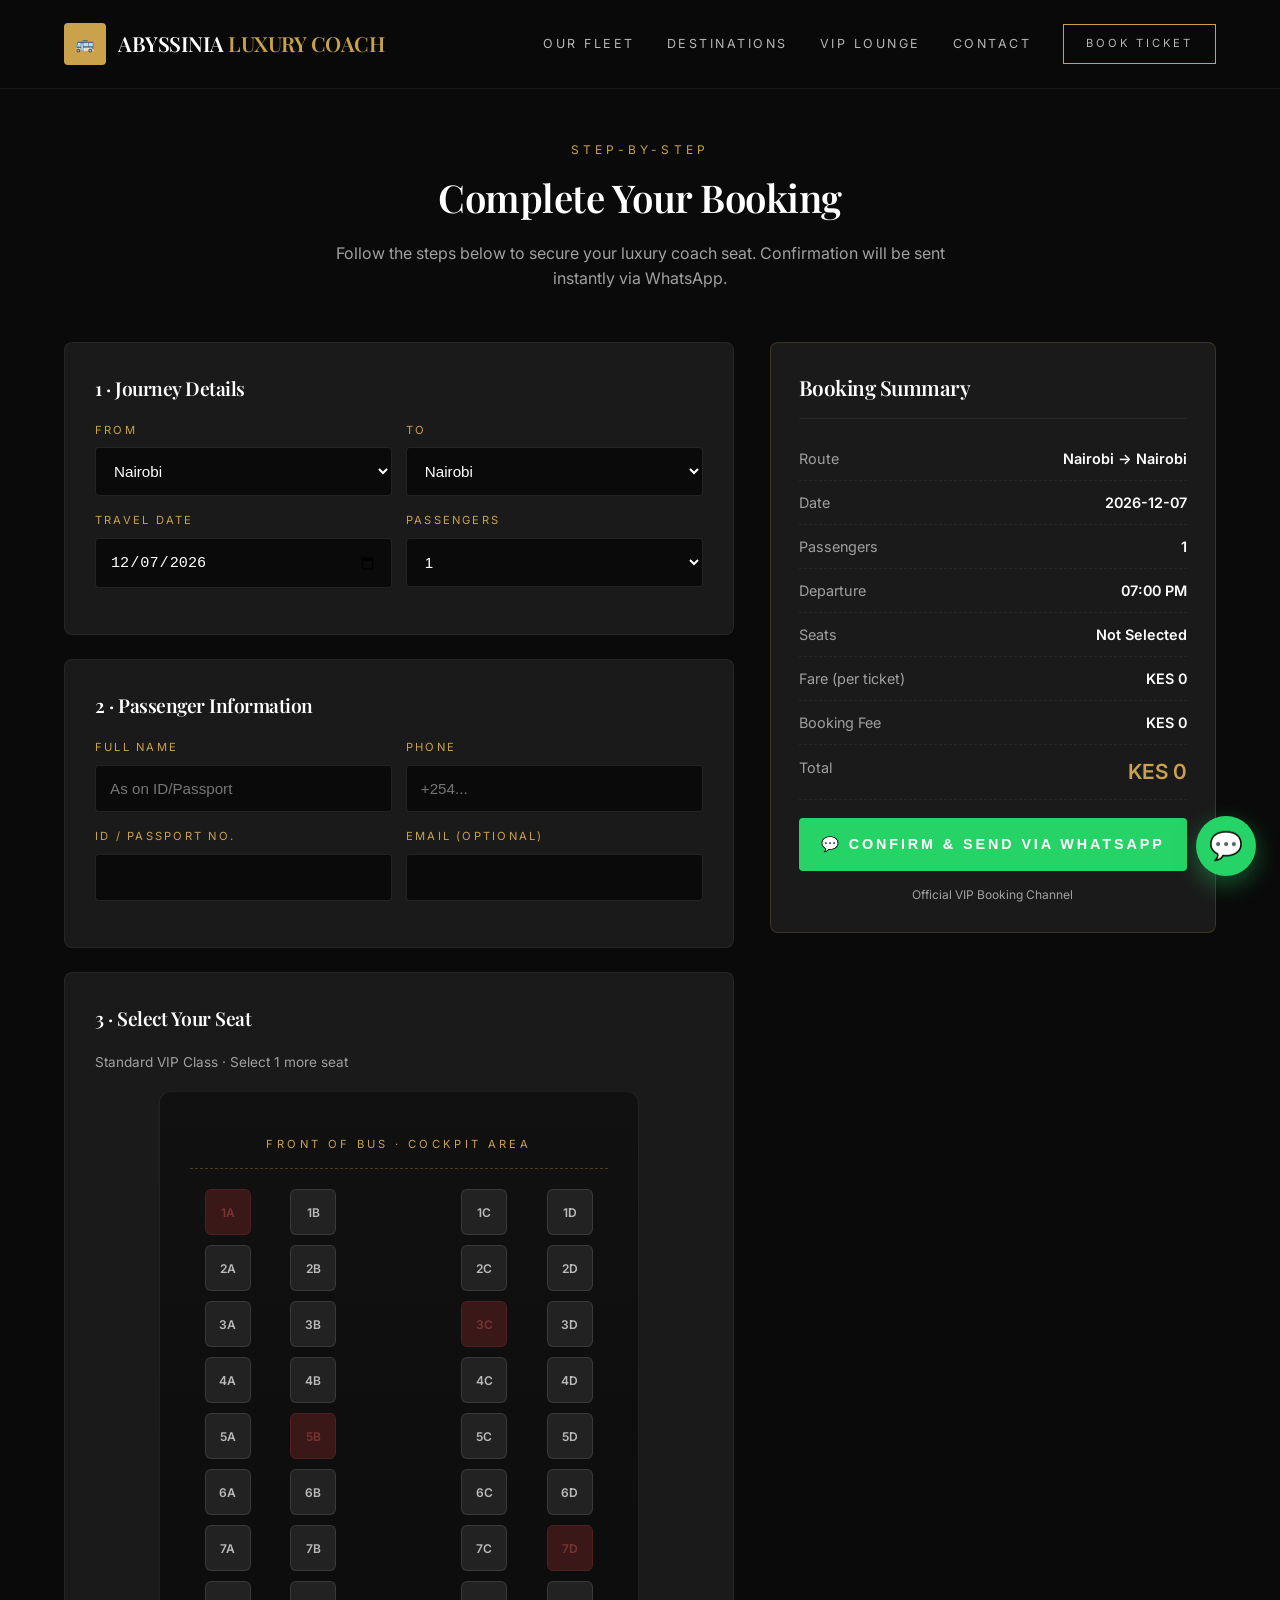
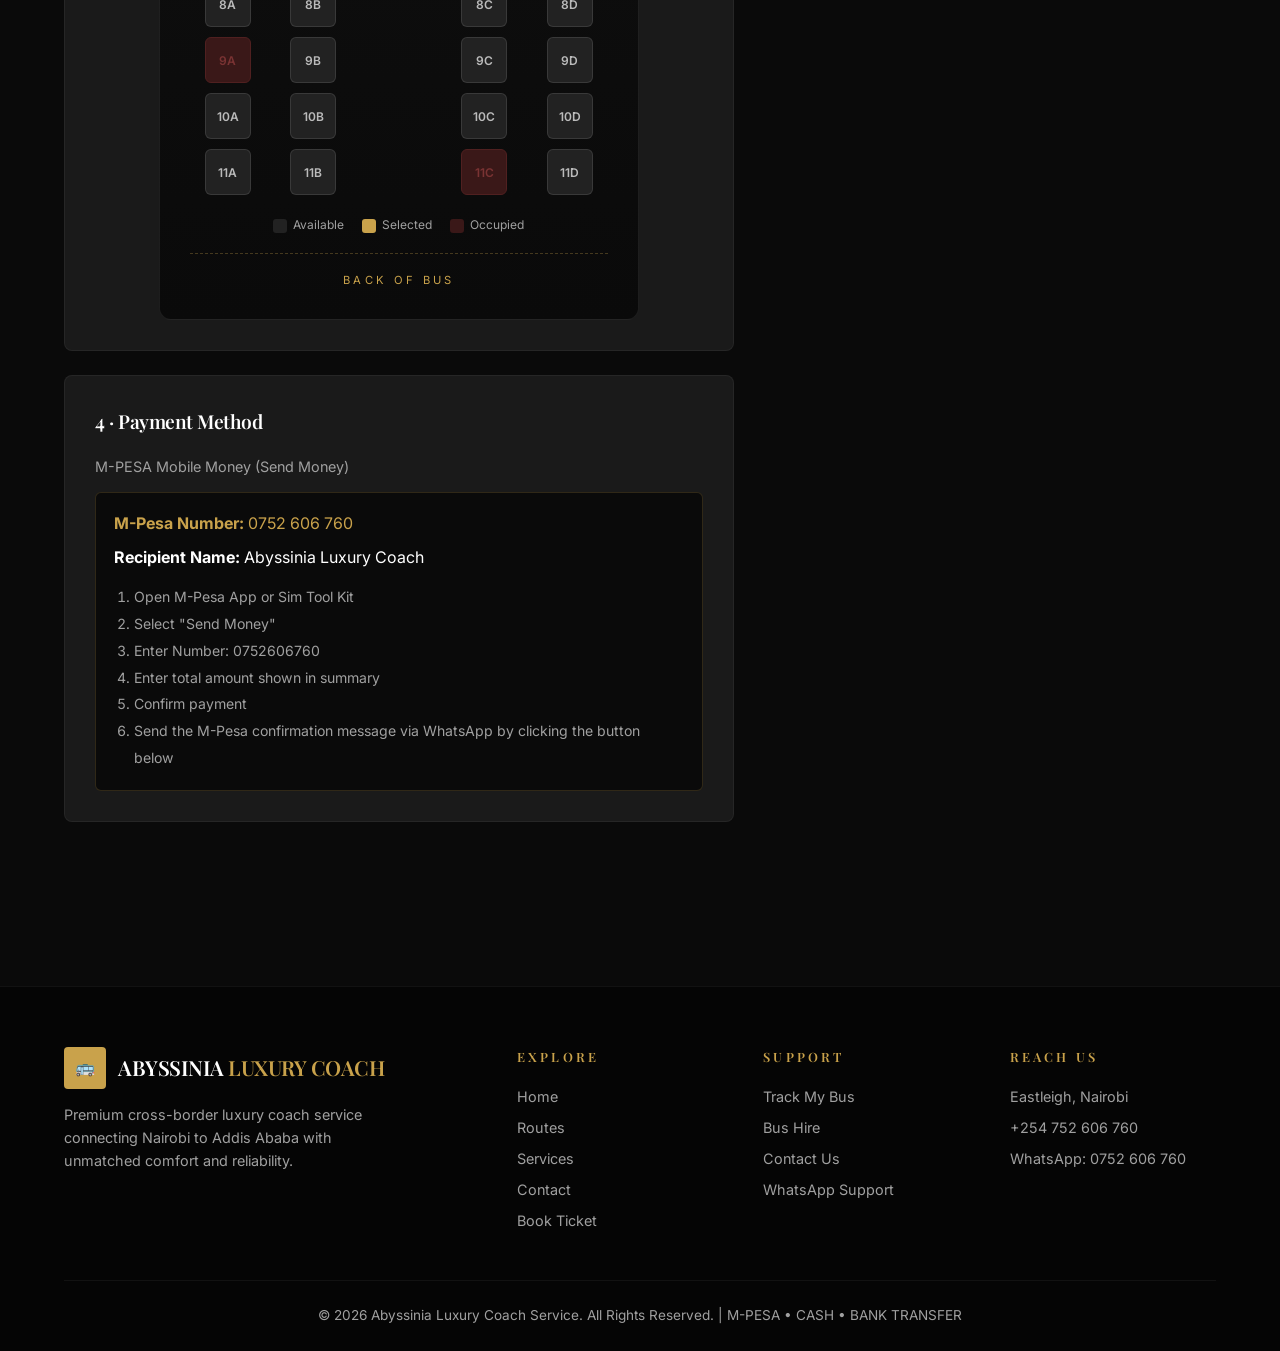
==== book.html @ 4cb5311e "Add files via upload" ====
<!doctype html><html lang="en"><head>
<meta charset="utf-8"><meta name="viewport" content="width=device-width,initial-scale=1">
<title>Book Ticket | Abyssinia Luxury Coach</title>
<link href="https://fonts.googleapis.com/css2?family=Inter:wght@300;400;500;600;700&family=Playfair+Display:wght@500;600;700&display=swap" rel="stylesheet">
<link rel="stylesheet" href="styles.css">
</head><body>

<nav class="top"><div class="wrap">
<a href="index.html" class="logo"><div class="badge">🚌</div><h1>Abyssinia <span>Luxury Coach</span></h1></a>
<div class="menu"><a href="index.html" class="">Our Fleet</a><a href="routes.html" class="">Destinations</a><a href="services.html" class="">VIP Lounge</a><a href="contact.html" class="">Contact</a><a href="book.html" class="btn-gold">Book Ticket</a></div>
</div></nav>

<section style="padding-top:140px"><div class="container">
<div class="subhead">Step-By-Step</div>
<h2 class="title">Complete Your Booking</h2>
<p class="intro">Follow the steps below to secure your luxury coach seat. Confirmation will be sent instantly via WhatsApp.</p>
<div class="book-grid">
<div>
<div class="section-box"><h3>1 · Journey Details</h3>
<div class="two">
<div class="field"><label>From</label><select id="fFrom"><option>Nairobi</option><option>Isiolo</option><option>Marsabit</option><option>Sololo</option><option>Moyale</option><option>Dalla</option><option>Hawassa</option><option>Addis Ababa</option></select></div>
<div class="field"><label>To</label><select id="fTo"><option>Nairobi</option><option>Isiolo</option><option>Marsabit</option><option>Sololo</option><option>Moyale</option><option>Dalla</option><option>Hawassa</option><option>Addis Ababa</option></select></div>
</div>
<div class="two">
<div class="field"><label>Travel Date</label><input id="fDate" type="date"></div>
<div class="field"><label>Passengers</label><select id="fPax"><option>1</option><option>2</option><option>3</option><option>4</option><option>5</option><option>6</option><option>7</option><option>8</option></select></div>
</div>
</div>

<div class="section-box"><h3>2 · Passenger Information</h3>
<div class="two">
<div class="field"><label>Full Name</label><input id="pName" placeholder="As on ID/Passport"></div>
<div class="field"><label>Phone</label><input id="pPhone" placeholder="+254..."></div>
</div>
<div class="two">
<div class="field"><label>ID / Passport No.</label><input id="pId"></div>
<div class="field"><label>Email (optional)</label><input id="pEmail" type="email"></div>
</div>
</div>

<div class="section-box"><h3>3 · Select Your Seat</h3>
<p style="color:var(--muted);font-size:.85rem;margin-bottom:18px">Standard VIP Class · <span id="seatStatus">Select your seats</span></p>
<div class="bus-layout">
<div class="bus-front">Front of Bus · Cockpit Area</div>
<div class="seats" id="seatGrid"></div>
<div class="legend">
<span><span class="b" style="background:#222"></span>Available</span>
<span><span class="b" style="background:var(--gold)"></span>Selected</span>
<span><span class="b" style="background:#3a1818"></span>Occupied</span>
</div>
<div style="text-align:center;color:var(--gold);font-size:.7rem;letter-spacing:.3em;text-transform:uppercase;padding-top:18px;margin-top:18px;border-top:1px dashed rgba(201,162,75,.3)">Back of Bus</div>
</div>
</div>

<div class="section-box"><h3>4 · Payment Method</h3>
<p style="color:var(--muted);font-size:.9rem;margin-bottom:14px">M-PESA Mobile Money (Send Money)</p>
<div style="background:#0a0a0a;padding:18px;border-radius:6px;border:1px solid rgba(201,162,75,.2)">
<p style="color:var(--gold);margin-bottom:8px"><strong>M-Pesa Number:</strong> 0752 606 760</p>
<p style="color:#fff;margin-bottom:14px"><strong>Recipient Name:</strong> Abyssinia Luxury Coach</p>
<ol style="color:var(--muted);font-size:.88rem;padding-left:20px;line-height:1.9">
<li>Open M-Pesa App or Sim Tool Kit</li>
<li>Select "Send Money"</li>
<li>Enter Number: 0752606760</li>
<li>Enter total amount shown in summary</li>
<li>Confirm payment</li>
<li>Send the M-Pesa confirmation message via WhatsApp by clicking the button below</li>
</ol>
</div>
</div>
</div>

<div>
<div class="summary">
<h3>Booking Summary</h3>
<div class="row"><span>Route</span><span id="sRoute">— → —</span></div>
<div class="row"><span>Date</span><span id="sDate">—</span></div>
<div class="row"><span>Passengers</span><span id="sPax">1</span></div>
<div class="row"><span>Departure</span><span>07:00 PM</span></div>
<div class="row"><span>Seats</span><span id="sSeats">Not Selected</span></div>
<div class="row"><span>Fare (per ticket)</span><span id="sFare">KES 0</span></div>
<div class="row"><span>Booking Fee</span><span>KES 0</span></div>
<div class="row"><span>Total</span><span id="sTotal" class="total">KES 0</span></div>
<button id="confirmBtn" class="confirm-btn wa-confirm" onclick="confirmBooking()">💬 Confirm & Send via WhatsApp</button>
<p style="color:var(--muted);font-size:.75rem;text-align:center;margin-top:14px">Official VIP Booking Channel</p>
</div>
</div>
</div>
</div></section>

<script>
const FARES = {
"Nairobi|Isiolo":1500,"Nairobi|Marsabit":2000,"Nairobi|Sololo":2200,"Nairobi|Moyale":2500,"Nairobi|Dalla":5500,"Nairobi|Hawassa":6500,"Nairobi|Addis Ababa":7500,"Isiolo|Marsabit":1000,"Marsabit|Moyale":1000,"Marsabit|Sololo":700,"Sololo|Moyale":700,"Moyale|Dalla":3000,"Dalla|Hawassa":1500,"Hawassa|Addis Ababa":1500
};
const occupied = new Set(['1A','3C','5B','7D','9A','11C']);
const selected = new Set();
const grid = document.getElementById('seatGrid');
const rows = 11;
const cols = ['A','B','','C','D'];
for(let r=1;r<=rows;r++){
  for(const c of cols){
    const div = document.createElement('div');
    if(c===''){div.className='seat aisle';grid.appendChild(div);continue;}
    const id = r+c;
    div.className='seat';
    div.textContent=id;
    if(occupied.has(id)) div.classList.add('occupied');
    div.onclick=()=>{
      if(div.classList.contains('occupied'))return;
      if(selected.has(id)){selected.delete(id);div.classList.remove('selected');}
      else{
        const pax=parseInt(document.getElementById('fPax').value);
        if(selected.size>=pax){alert('You have selected all '+pax+' seats. Increase passengers to add more.');return;}
        selected.add(id);div.classList.add('selected');
      }
      update();
    };
    grid.appendChild(div);
  }
}
const q=new URLSearchParams(location.search);
if(q.get('from'))document.getElementById('fFrom').value=q.get('from');
if(q.get('to'))document.getElementById('fTo').value=q.get('to');
if(q.get('date'))document.getElementById('fDate').value=q.get('date');
if(q.get('pax'))document.getElementById('fPax').value=q.get('pax');
document.getElementById('fDate').valueAsDate=document.getElementById('fDate').value?new Date(document.getElementById('fDate').value):new Date(Date.now()+86400000);

function update(){
  const from=document.getElementById('fFrom').value;
  const to=document.getElementById('fTo').value;
  const date=document.getElementById('fDate').value;
  const pax=parseInt(document.getElementById('fPax').value);
  const fare=FARES[from+'|'+to]||FARES[to+'|'+from]||0;
  document.getElementById('sRoute').textContent=from+' → '+to;
  document.getElementById('sDate').textContent=date||'—';
  document.getElementById('sPax').textContent=pax;
  document.getElementById('sFare').textContent='KES '+fare.toLocaleString();
  document.getElementById('sSeats').textContent=selected.size?[...selected].join(', '):'Not Selected';
  const total=fare*Math.max(pax,selected.size||0);
  document.getElementById('sTotal').textContent='KES '+total.toLocaleString();
  const btn=document.getElementById('confirmBtn');
  const status=document.getElementById('seatStatus');
  if(selected.size<pax){
    status.textContent='Select '+(pax-selected.size)+' more seat'+(pax-selected.size>1?'s':'');
    btn.disabled=true;
  }else{
    status.textContent='All seats selected ✓';
    btn.disabled=false;
  }
}
['fFrom','fTo','fDate','fPax'].forEach(id=>document.getElementById(id).addEventListener('change',update));
update();

function confirmBooking(){
  const from=document.getElementById('fFrom').value;
  const to=document.getElementById('fTo').value;
  const date=document.getElementById('fDate').value||'(not set)';
  const pax=document.getElementById('fPax').value;
  const name=document.getElementById('pName').value||'(name)';
  const phone=document.getElementById('pPhone').value||'(phone)';
  const idn=document.getElementById('pId').value||'—';
  const email=document.getElementById('pEmail').value||'—';
  const seats=[...selected].join(', ')||'(none)';
  const fare=FARES[from+'|'+to]||FARES[to+'|'+from]||0;
  const total=fare*pax;
  if(selected.size<parseInt(pax)){alert('Please select all '+pax+' seats first.');return;}
  if(!document.getElementById('pName').value||!document.getElementById('pPhone').value){
    alert('Please fill in your name and phone number.');return;
  }
  const ref='ALC-'+Date.now().toString().slice(-7);
  const msg=`*🎟️ ABYSSINIA LUXURY COACH — BOOKING CONFIRMATION*%0A%0A*Reference:* ${ref}%0A%0A*Route:* ${from} → ${to}%0A*Travel Date:* ${date}%0A*Departure:* 07:00 PM%0A*Passengers:* ${pax}%0A*Seats:* ${seats}%0A%0A*Passenger Name:* ${name}%0A*Phone:* ${phone}%0A*ID/Passport:* ${idn}%0A*Email:* ${email}%0A%0A*Fare per ticket:* KES ${fare.toLocaleString()}%0A*Total Payable:* KES ${total.toLocaleString()}%0A%0APayment Method: M-Pesa to 0752606760%0A%0APlease confirm my reservation and share boarding details.%0A%0AThank you!`;
  window.open(`https://wa.me/254752606760?text=${msg}`,'_blank');
  setTimeout(()=>alert('Booking sent to WhatsApp! Our team will confirm your reservation shortly.'),500);
}
</script>


<footer><div class="container">
<div class="cols">
<div>
<div class="logo"><div class="badge">🚌</div><h1>Abyssinia <span>Luxury Coach</span></h1></div>
<p style="margin-top:14px;max-width:340px">Premium cross-border luxury coach service connecting Nairobi to Addis Ababa with unmatched comfort and reliability.</p>
</div>
<div><h4>Explore</h4><a href="index.html">Home</a><a href="routes.html">Routes</a><a href="services.html">Services</a><a href="contact.html">Contact</a><a href="book.html">Book Ticket</a></div>
<div><h4>Support</h4><a href="#">Track My Bus</a><a href="#">Bus Hire</a><a href="contact.html">Contact Us</a><a href="https://wa.me/254752606760">WhatsApp Support</a></div>
<div><h4>Reach Us</h4><p>Eastleigh, Nairobi</p><a href="tel:+254752606760">+254 752 606 760</a><a href="https://wa.me/254752606760">WhatsApp: 0752 606 760</a></div>
</div>
<div class="copy">© 2026 Abyssinia Luxury Coach Service. All Rights Reserved. | M-PESA • CASH • BANK TRANSFER</div>
</div></footer>
<a href="https://wa.me/254752606760" class="whatsapp-float" target="_blank" title="Chat on WhatsApp">💬</a>

</body></html>
---- styles.css ----
:root{--gold:#c9a24b;--gold-2:#e4c779;--black:#0a0a0a;--grey:#141414;--card:#1a1a1a;--text:#e8e8e8;--muted:#a0a0a0}
*{box-sizing:border-box;margin:0;padding:0}
body{font-family:'Inter',system-ui,sans-serif;background:var(--black);color:var(--text);line-height:1.6}
h1,h2,h3,h4{font-family:'Playfair Display',Georgia,serif;font-weight:600;letter-spacing:-.5px}
a{color:inherit;text-decoration:none}
.container{max-width:1200px;margin:0 auto;padding:0 24px}
nav.top{position:fixed;top:0;left:0;right:0;z-index:100;background:rgba(10,10,10,.85);backdrop-filter:blur(12px);border-bottom:1px solid rgba(255,255,255,.06)}
nav.top .wrap{display:flex;justify-content:space-between;align-items:center;height:88px;max-width:1200px;margin:0 auto;padding:0 24px}
.logo{display:flex;align-items:center;gap:12px}
.logo .badge{width:42px;height:42px;background:var(--gold);display:flex;align-items:center;justify-content:center;border-radius:4px;color:#000;font-weight:900}
.logo h1{font-size:1.3rem;text-transform:uppercase;color:#fff}
.logo h1 span{color:var(--gold)}
.menu{display:flex;gap:32px;align-items:center;font-size:.78rem;letter-spacing:.2em;text-transform:uppercase}
.menu a{color:rgba(255,255,255,.7);transition:.3s}
.menu a:hover,.menu a.active{color:var(--gold)}
.btn-gold{border:1px solid var(--gold);color:var(--gold);padding:10px 22px;font-size:.7rem;letter-spacing:.25em;text-transform:uppercase;transition:.3s;cursor:pointer;background:transparent}
.btn-gold:hover{background:var(--gold);color:#000}
.btn-fill{background:var(--gold);color:#000;border:1px solid var(--gold);padding:14px 30px;font-size:.8rem;letter-spacing:.2em;text-transform:uppercase;font-weight:700;cursor:pointer;transition:.3s}
.btn-fill:hover{background:var(--gold-2)}
.hero{min-height:100vh;display:flex;align-items:center;padding-top:120px;padding-bottom:60px;background:linear-gradient(135deg,#0a0a0a 0%,#1a1410 100%);position:relative;overflow:hidden}
.hero::before{content:'';position:absolute;inset:0;background:radial-gradient(ellipse at top right,rgba(201,162,75,.15),transparent 60%)}
.hero .grid{display:grid;grid-template-columns:1fr 1fr;gap:60px;align-items:center;position:relative;z-index:1}
.hero .label{color:var(--gold);font-size:.75rem;letter-spacing:.4em;text-transform:uppercase;margin-bottom:18px}
.hero h2{font-size:3.6rem;color:#fff;line-height:1.1;margin-bottom:24px}
.hero h2 span{color:var(--gold)}
.hero p{color:var(--muted);font-size:1.05rem;margin-bottom:32px;max-width:520px}
.stats{display:flex;gap:36px;flex-wrap:wrap}
.stat .n{color:var(--gold);font-size:1.6rem;font-weight:700}
.stat .t{font-size:.7rem;letter-spacing:.2em;text-transform:uppercase;color:var(--muted)}
.reservation{background:linear-gradient(180deg,#171717,#0f0f0f);border:1px solid rgba(201,162,75,.25);border-radius:8px;padding:32px;box-shadow:0 20px 60px rgba(0,0,0,.6)}
.reservation h3{color:#fff;font-size:1.5rem;margin-bottom:6px}
.reservation .sub{color:var(--muted);font-size:.85rem;margin-bottom:22px}
.field{margin-bottom:16px}
.field label{display:block;font-size:.7rem;letter-spacing:.2em;text-transform:uppercase;color:var(--gold);margin-bottom:8px}
.field input,.field select{width:100%;padding:14px;background:#0a0a0a;border:1px solid rgba(255,255,255,.1);color:#fff;border-radius:4px;font-size:.95rem}
.field input:focus,.field select:focus{outline:none;border-color:var(--gold)}
.two{display:grid;grid-template-columns:1fr 1fr;gap:14px}
section{padding:80px 0}
section h2.title{font-size:2.4rem;color:#fff;text-align:center;margin-bottom:12px}
section .subhead{color:var(--gold);font-size:.75rem;letter-spacing:.35em;text-transform:uppercase;text-align:center;margin-bottom:8px}
section p.intro{color:var(--muted);text-align:center;max-width:640px;margin:0 auto 50px}
.cards{display:grid;grid-template-columns:repeat(3,1fr);gap:24px}
.card{background:var(--card);border:1px solid rgba(255,255,255,.06);padding:32px;border-radius:6px;transition:.3s}
.card:hover{border-color:var(--gold);transform:translateY(-4px)}
.card .ic{width:48px;height:48px;background:rgba(201,162,75,.12);color:var(--gold);display:flex;align-items:center;justify-content:center;border-radius:50%;margin-bottom:18px;font-size:1.2rem}
.card h3{color:#fff;font-size:1.2rem;margin-bottom:10px}
.card p{color:var(--muted);font-size:.9rem}
table.routes{width:100%;border-collapse:collapse;background:var(--card);border-radius:6px;overflow:hidden}
table.routes th{background:#000;color:var(--gold);padding:18px;text-align:left;font-size:.75rem;letter-spacing:.2em;text-transform:uppercase;border-bottom:1px solid rgba(201,162,75,.3)}
table.routes td{padding:18px;border-bottom:1px solid rgba(255,255,255,.05);color:var(--text)}
table.routes tr:hover{background:rgba(201,162,75,.05)}
.price{color:var(--gold);font-weight:700}
.fleet{display:grid;grid-template-columns:repeat(3,1fr);gap:24px;margin-top:40px}
.fleet .ft{background:var(--card);border:1px solid rgba(255,255,255,.06);border-radius:6px;padding:36px;text-align:center;position:relative}
.fleet .ft.featured{border-color:var(--gold);background:linear-gradient(180deg,#1a1611,#141414)}
.fleet .ft .tag{position:absolute;top:-12px;left:50%;transform:translateX(-50%);background:var(--gold);color:#000;padding:4px 16px;font-size:.65rem;letter-spacing:.2em;text-transform:uppercase;font-weight:700;border-radius:20px}
.fleet .ft h4{color:#fff;font-size:1.4rem;margin:8px 0}
.fleet .ft .from{color:var(--muted);font-size:.7rem;letter-spacing:.2em;text-transform:uppercase}
.fleet .ft .amt{color:var(--gold);font-size:2rem;font-weight:700;margin:10px 0 20px}
.fleet .ft ul{list-style:none;text-align:left;margin-bottom:24px}
.fleet .ft ul li{padding:8px 0;color:var(--muted);font-size:.9rem;border-bottom:1px solid rgba(255,255,255,.04)}
.fleet .ft ul li::before{content:'✓';color:var(--gold);margin-right:10px;font-weight:700}
footer{background:#050505;border-top:1px solid rgba(255,255,255,.05);padding:60px 0 24px;margin-top:60px}
footer .cols{display:grid;grid-template-columns:2fr 1fr 1fr 1fr;gap:40px;margin-bottom:40px}
footer h4{color:var(--gold);font-size:.8rem;letter-spacing:.25em;text-transform:uppercase;margin-bottom:18px}
footer a,footer p{color:var(--muted);font-size:.9rem;display:block;margin-bottom:8px}
footer a:hover{color:var(--gold)}
footer .copy{text-align:center;color:var(--muted);font-size:.85rem;padding-top:24px;border-top:1px solid rgba(255,255,255,.05)}
.cta-band{background:linear-gradient(135deg,#1a1410,#0f0c08);padding:80px 0;text-align:center;border-top:1px solid rgba(201,162,75,.2);border-bottom:1px solid rgba(201,162,75,.2)}
.cta-band h2{font-size:2.4rem;color:#fff;margin-bottom:14px}
.cta-band p{color:var(--muted);margin-bottom:30px}
.whatsapp-float{position:fixed;bottom:24px;right:24px;background:#25D366;color:#fff;width:60px;height:60px;border-radius:50%;display:flex;align-items:center;justify-content:center;font-size:1.7rem;box-shadow:0 8px 24px rgba(37,211,102,.4);z-index:80;transition:.3s}
.whatsapp-float:hover{transform:scale(1.08)}
.contact-grid{display:grid;grid-template-columns:1fr 1fr;gap:40px;margin-top:40px}
.contact-grid .card form input,.contact-grid .card form textarea,.contact-grid .card form select{width:100%;padding:14px;background:#0a0a0a;border:1px solid rgba(255,255,255,.1);color:#fff;border-radius:4px;margin-bottom:14px;font-family:inherit}
.contact-grid .card form textarea{min-height:120px;resize:vertical}
.info-row{display:flex;gap:14px;align-items:flex-start;margin-bottom:22px}
.info-row .ic{flex-shrink:0;width:42px;height:42px;background:rgba(201,162,75,.12);color:var(--gold);display:flex;align-items:center;justify-content:center;border-radius:50%}
.info-row h5{color:#fff;font-size:1rem;margin-bottom:4px}
.info-row p{color:var(--muted);font-size:.9rem}
.bus-layout{background:linear-gradient(180deg,#111,#0a0a0a);border:1px solid rgba(255,255,255,.08);border-radius:12px;padding:30px;max-width:480px;margin:0 auto}
.bus-front{text-align:center;color:var(--gold);font-size:.7rem;letter-spacing:.3em;text-transform:uppercase;padding:14px;border-bottom:1px dashed rgba(201,162,75,.3);margin-bottom:20px}
.seats{display:grid;grid-template-columns:repeat(5,1fr);gap:10px;justify-items:center}
.seat{width:46px;height:46px;background:#222;color:#bbb;border:1px solid rgba(255,255,255,.1);border-radius:6px;display:flex;align-items:center;justify-content:center;font-size:.75rem;cursor:pointer;transition:.2s;font-weight:600}
.seat:hover{border-color:var(--gold);color:var(--gold)}
.seat.occupied{background:#3a1818;color:#7a3333;cursor:not-allowed;border-color:#502020}
.seat.selected{background:var(--gold);color:#000;border-color:var(--gold)}
.seat.aisle{visibility:hidden}
.legend{display:flex;gap:18px;justify-content:center;margin-top:20px;font-size:.75rem;color:var(--muted)}
.legend .b{display:inline-block;width:14px;height:14px;border-radius:3px;margin-right:6px;vertical-align:middle}
.steps{display:grid;grid-template-columns:1fr 1fr;gap:30px;margin-top:30px}
.summary{background:var(--card);border:1px solid rgba(201,162,75,.2);border-radius:8px;padding:28px;position:sticky;top:110px}
.summary h3{color:#fff;font-size:1.3rem;margin-bottom:18px;border-bottom:1px solid rgba(255,255,255,.05);padding-bottom:14px}
.summary .row{display:flex;justify-content:space-between;padding:10px 0;color:var(--muted);font-size:.9rem;border-bottom:1px dashed rgba(255,255,255,.05)}
.summary .row span:last-child{color:#fff;font-weight:600}
.summary .total{color:var(--gold)!important;font-size:1.3rem!important;font-weight:700}
.book-grid{display:grid;grid-template-columns:1.5fr 1fr;gap:36px;margin-top:30px}
.section-box{background:var(--card);border:1px solid rgba(255,255,255,.05);border-radius:8px;padding:30px;margin-bottom:24px}
.section-box h3{color:#fff;font-size:1.2rem;margin-bottom:18px}
.confirm-btn{width:100%;background:var(--gold);color:#000;border:none;padding:18px;font-size:.9rem;letter-spacing:.2em;text-transform:uppercase;font-weight:700;cursor:pointer;border-radius:4px;margin-top:18px;transition:.3s}
.confirm-btn:hover{background:var(--gold-2)}
.confirm-btn:disabled{background:#333;color:#777;cursor:not-allowed}
.wa-confirm{background:#25D366!important;color:#fff!important;display:flex;align-items:center;justify-content:center;gap:10px}
.wa-confirm:hover{background:#1dba56!important}
@media(max-width:880px){
.hero .grid,.contact-grid,.book-grid{grid-template-columns:1fr}
.cards,.fleet{grid-template-columns:1fr}
.menu{display:none}
.hero h2{font-size:2.4rem}
}
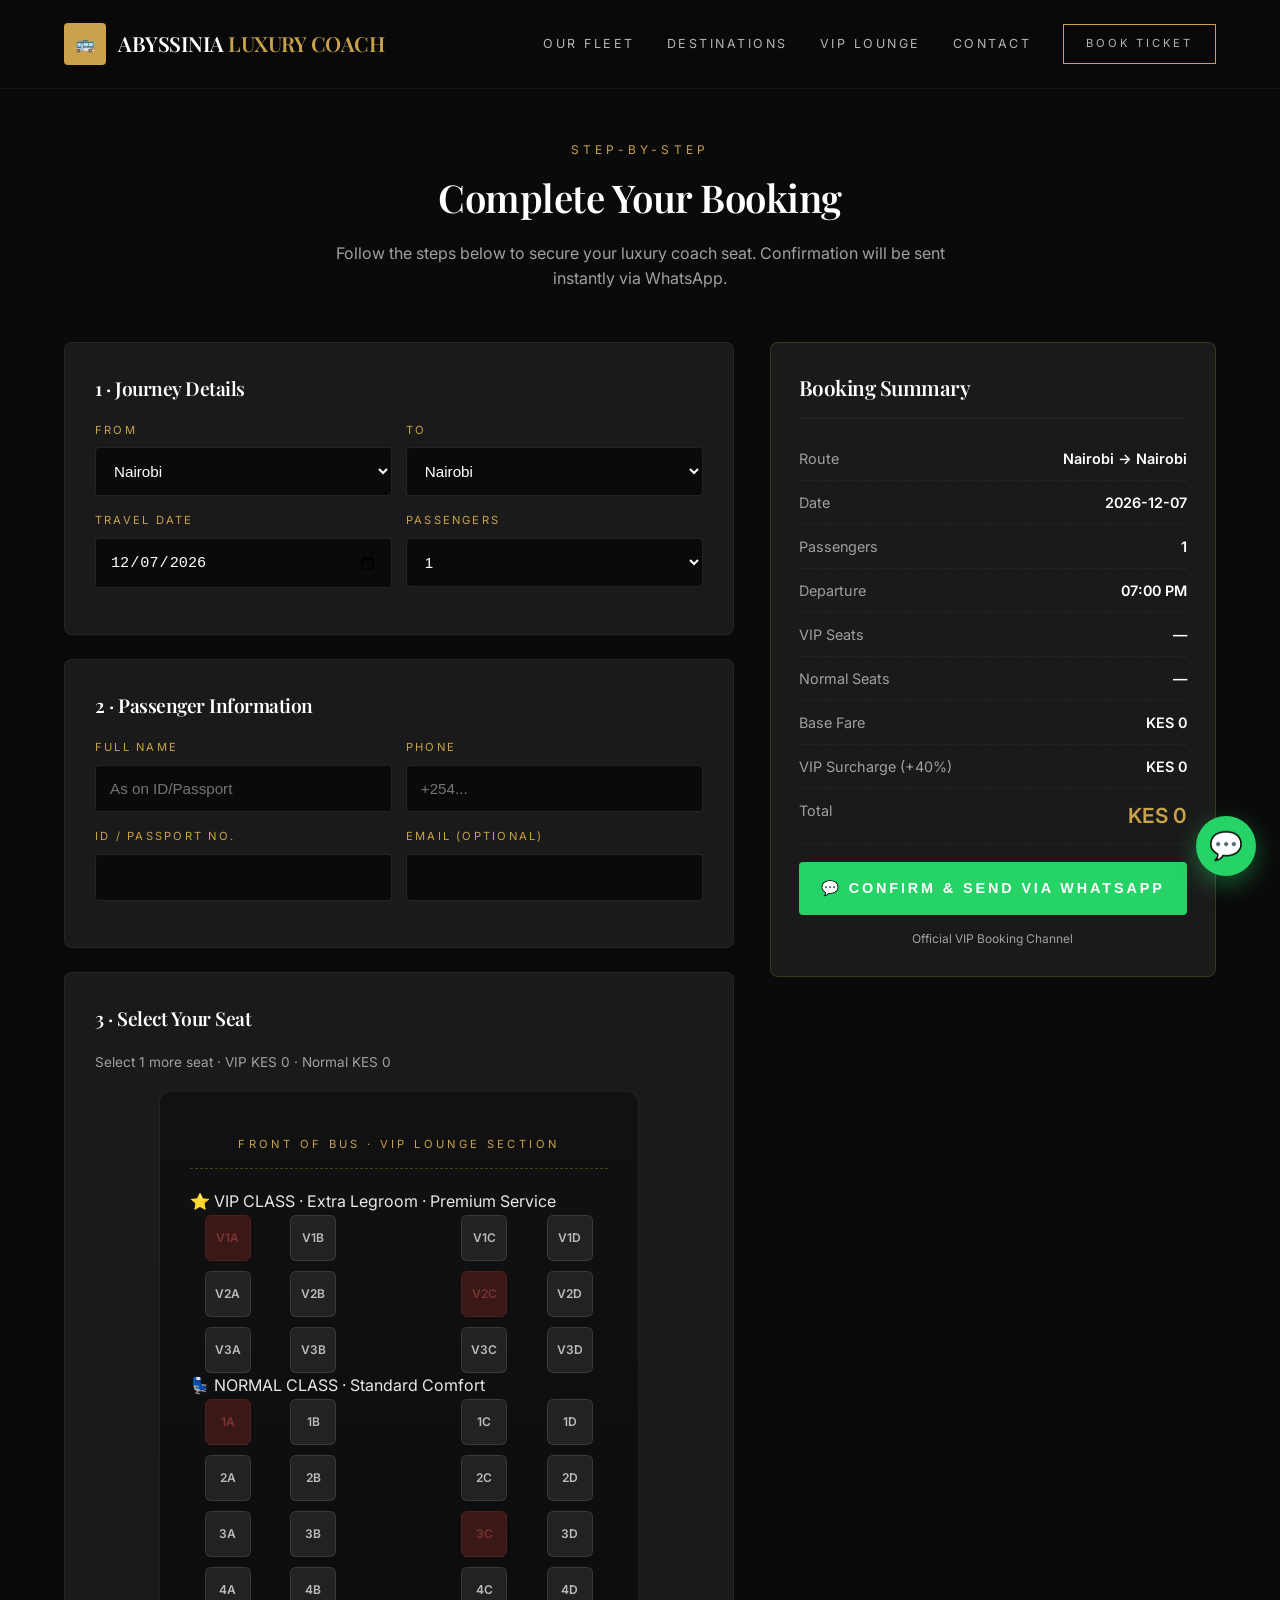
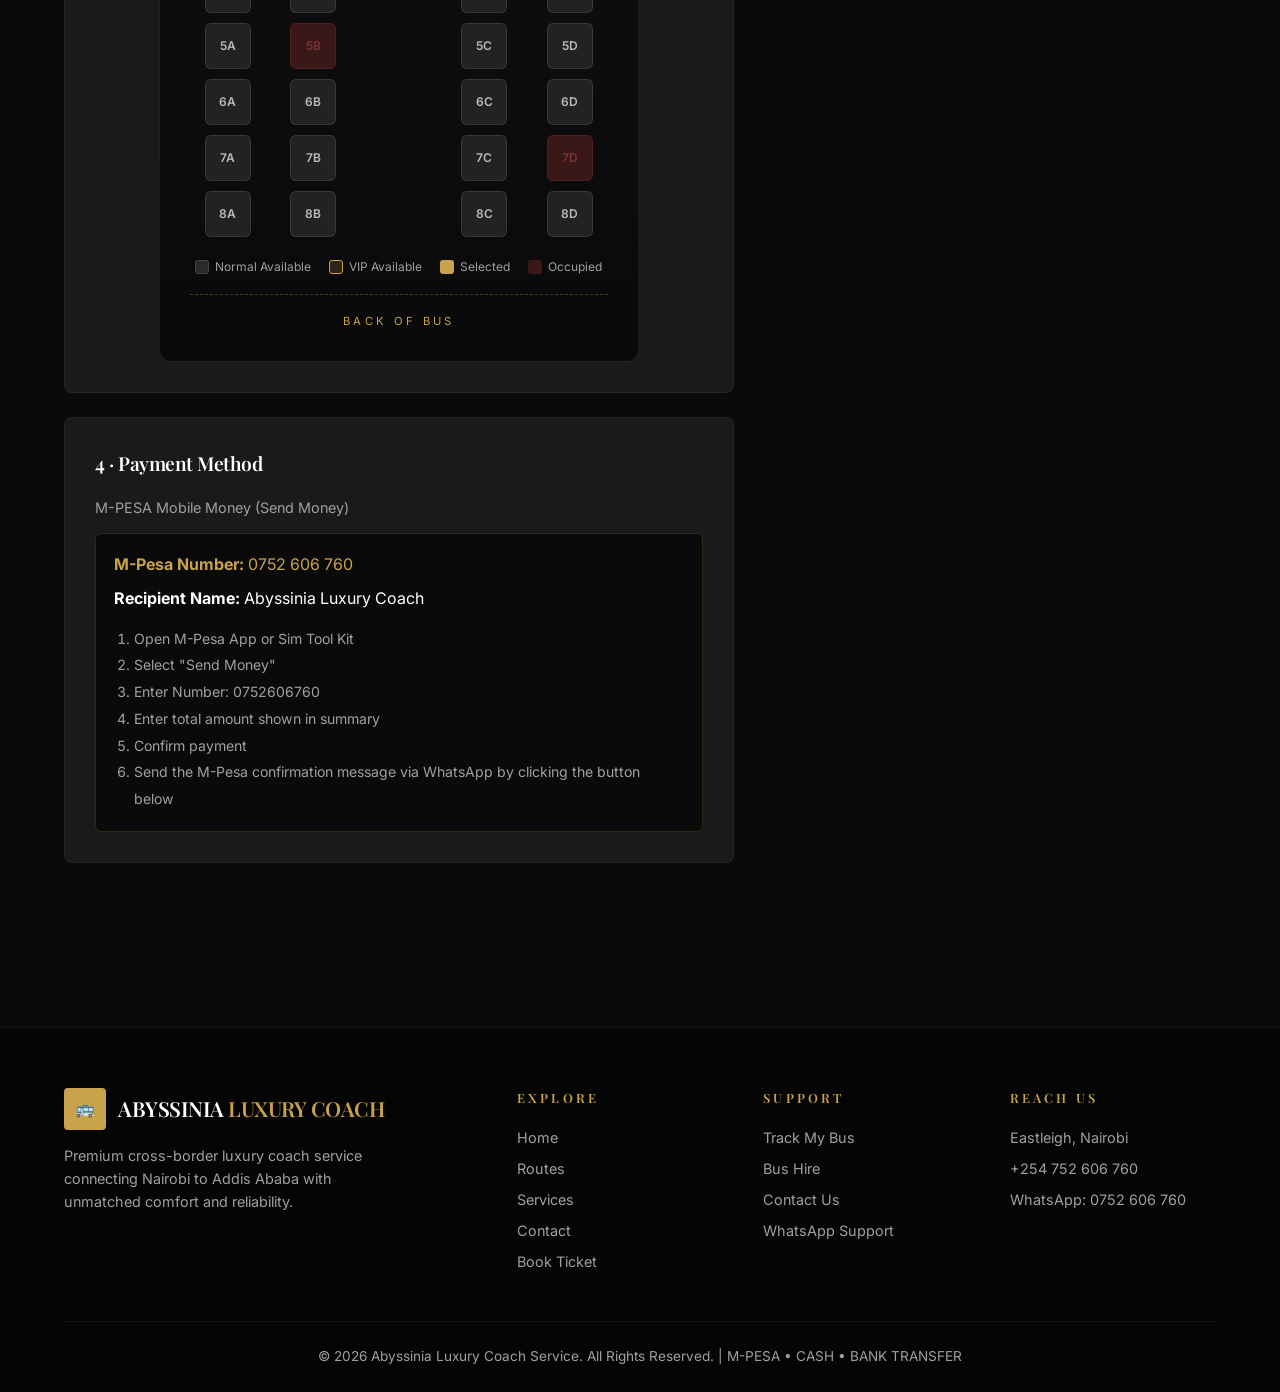
==== commit ea63c0f6: "Enhance seat selection and booking details Added VIP and Normal seat sections with corresponding far" ====
--- a/book.html
+++ b/book.html
@@ -39,12 +39,16 @@
 </div>
 
 <div class="section-box"><h3>3 · Select Your Seat</h3>
-<p style="color:var(--muted);font-size:.85rem;margin-bottom:18px">Standard VIP Class · <span id="seatStatus">Select your seats</span></p>
+<p style="color:var(--muted);font-size:.85rem;margin-bottom:18px"><span id="seatStatus">Select your seats</span></p>
 <div class="bus-layout">
-<div class="bus-front">Front of Bus · Cockpit Area</div>
-<div class="seats" id="seatGrid"></div>
+<div class="bus-front">Front of Bus · VIP Lounge Section</div>
+<div class="class-banner vip-banner">⭐ VIP CLASS · Extra Legroom · Premium Service</div>
+<div class="seats" id="vipGrid"></div>
+<div class="class-banner normal-banner">💺 NORMAL CLASS · Standard Comfort</div>
+<div class="seats" id="normalGrid"></div>
 <div class="legend">
-<span><span class="b" style="background:#222"></span>Available</span>
+<span><span class="b" style="background:#2a2a2a;border:1px solid #444"></span>Normal Available</span>
+<span><span class="b" style="background:rgba(201,162,75,.18);border:1px solid var(--gold)"></span>VIP Available</span>
 <span><span class="b" style="background:var(--gold)"></span>Selected</span>
 <span><span class="b" style="background:#3a1818"></span>Occupied</span>
 </div>
@@ -76,9 +80,10 @@
 <div class="row"><span>Date</span><span id="sDate">—</span></div>
 <div class="row"><span>Passengers</span><span id="sPax">1</span></div>
 <div class="row"><span>Departure</span><span>07:00 PM</span></div>
-<div class="row"><span>Seats</span><span id="sSeats">Not Selected</span></div>
-<div class="row"><span>Fare (per ticket)</span><span id="sFare">KES 0</span></div>
-<div class="row"><span>Booking Fee</span><span>KES 0</span></div>
+<div class="row"><span>VIP Seats</span><span id="sVip">—</span></div>
+<div class="row"><span>Normal Seats</span><span id="sNormal">—</span></div>
+<div class="row"><span>Base Fare</span><span id="sFare">KES 0</span></div>
+<div class="row"><span>VIP Surcharge (+40%)</span><span id="sVipFee">KES 0</span></div>
 <div class="row"><span>Total</span><span id="sTotal" class="total">KES 0</span></div>
 <button id="confirmBtn" class="confirm-btn wa-confirm" onclick="confirmBooking()">💬 Confirm & Send via WhatsApp</button>
 <p style="color:var(--muted);font-size:.75rem;text-align:center;margin-top:14px">Official VIP Booking Channel</p>
@@ -91,38 +96,48 @@
 const FARES = {
 "Nairobi|Isiolo":1500,"Nairobi|Marsabit":2000,"Nairobi|Sololo":2200,"Nairobi|Moyale":2500,"Nairobi|Dalla":5500,"Nairobi|Hawassa":6500,"Nairobi|Addis Ababa":7500,"Isiolo|Marsabit":1000,"Marsabit|Moyale":1000,"Marsabit|Sololo":700,"Sololo|Moyale":700,"Moyale|Dalla":3000,"Dalla|Hawassa":1500,"Hawassa|Addis Ababa":1500
 };
-const occupied = new Set(['1A','3C','5B','7D','9A','11C']);
-const selected = new Set();
-const grid = document.getElementById('seatGrid');
-const rows = 11;
-const cols = ['A','B','','C','D'];
-for(let r=1;r<=rows;r++){
-  for(const c of cols){
-    const div = document.createElement('div');
-    if(c===''){div.className='seat aisle';grid.appendChild(div);continue;}
-    const id = r+c;
-    div.className='seat';
-    div.textContent=id;
-    if(occupied.has(id)) div.classList.add('occupied');
-    div.onclick=()=>{
-      if(div.classList.contains('occupied'))return;
-      if(selected.has(id)){selected.delete(id);div.classList.remove('selected');}
-      else{
-        const pax=parseInt(document.getElementById('fPax').value);
-        if(selected.size>=pax){alert('You have selected all '+pax+' seats. Increase passengers to add more.');return;}
-        selected.add(id);div.classList.add('selected');
-      }
-      update();
-    };
-    grid.appendChild(div);
+const VIP_MULT = 1.4;
+const occupiedVip = new Set(['V1A','V2C']);
+const occupiedNormal = new Set(['1A','3C','5B','7D','9A']);
+const selVip = new Set();
+const selNormal = new Set();
+
+function buildGrid(target, rows, prefix, occupiedSet, selSet, vip){
+  const grid = document.getElementById(target);
+  const cols = ['A','B','','C','D'];
+  for(let r=1;r<=rows;r++){
+    for(const c of cols){
+      const div = document.createElement('div');
+      if(c===''){div.className='seat aisle';grid.appendChild(div);continue;}
+      const id = (vip?'V':'')+r+c;
+      div.className = 'seat'+(vip?' vip':'');
+      div.textContent = (vip?'V':'')+r+c;
+      if(occupiedSet.has(id)) div.classList.add('occupied');
+      div.onclick = ()=>{
+        if(div.classList.contains('occupied'))return;
+        if(selSet.has(id)){selSet.delete(id);div.classList.remove('selected');}
+        else{
+          const pax=parseInt(document.getElementById('fPax').value);
+          if((selVip.size+selNormal.size)>=pax){
+            alert('You already have '+pax+' seat(s) selected. Increase passenger count to add more.');return;
+          }
+          selSet.add(id);div.classList.add('selected');
+        }
+        update();
+      };
+      grid.appendChild(div);
+    }
   }
 }
+buildGrid('vipGrid',3,'V',occupiedVip,selVip,true);
+buildGrid('normalGrid',8,'',occupiedNormal,selNormal,false);
+
 const q=new URLSearchParams(location.search);
 if(q.get('from'))document.getElementById('fFrom').value=q.get('from');
 if(q.get('to'))document.getElementById('fTo').value=q.get('to');
 if(q.get('date'))document.getElementById('fDate').value=q.get('date');
 if(q.get('pax'))document.getElementById('fPax').value=q.get('pax');
-document.getElementById('fDate').valueAsDate=document.getElementById('fDate').value?new Date(document.getElementById('fDate').value):new Date(Date.now()+86400000);
+if(!document.getElementById('fDate').value)document.getElementById('fDate').valueAsDate=new Date(Date.now()+86400000);
 
 function update(){
   const from=document.getElementById('fFrom').value;
@@ -130,17 +145,28 @@
   const date=document.getElementById('fDate').value;
   const pax=parseInt(document.getElementById('fPax').value);
   const fare=FARES[from+'|'+to]||FARES[to+'|'+from]||0;
+  const vipCount=selVip.size;
+  const normalCount=selNormal.size;
+  const totalSeats=vipCount+normalCount;
+  const vipFare=Math.round(fare*VIP_MULT);
+  const totalFare=(vipCount*vipFare)+(normalCount*fare);
+  const vipSurcharge=vipCount*(vipFare-fare);
+
   document.getElementById('sRoute').textContent=from+' → '+to;
   document.getElementById('sDate').textContent=date||'—';
   document.getElementById('sPax').textContent=pax;
   document.getElementById('sFare').textContent='KES '+fare.toLocaleString();
-  document.getElementById('sSeats').textContent=selected.size?[...selected].join(', '):'Not Selected';
-  const total=fare*Math.max(pax,selected.size||0);
-  document.getElementById('sTotal').textContent='KES '+total.toLocaleString();
+  document.getElementById('sVipFee').textContent='KES '+vipSurcharge.toLocaleString();
+  document.getElementById('sVip').textContent=vipCount?[...selVip].join(', '):'—';
+  document.getElementById('sNormal').textContent=normalCount?[...selNormal].join(', '):'—';
+  document.getElementById('sTotal').textContent='KES '+totalFare.toLocaleString();
   const btn=document.getElementById('confirmBtn');
   const status=document.getElementById('seatStatus');
-  if(selected.size<pax){
-    status.textContent='Select '+(pax-selected.size)+' more seat'+(pax-selected.size>1?'s':'');
+  if(totalSeats<pax){
+    status.textContent='Select '+(pax-totalSeats)+' more seat'+(pax-totalSeats>1?'s':'')+' · VIP KES '+vipFare.toLocaleString()+' · Normal KES '+fare.toLocaleString();
+    btn.disabled=true;
+  }else if(totalSeats>pax){
+    status.textContent='Too many seats selected. Increase passenger count.';
     btn.disabled=true;
   }else{
     status.textContent='All seats selected ✓';
@@ -159,15 +185,17 @@
   const phone=document.getElementById('pPhone').value||'(phone)';
   const idn=document.getElementById('pId').value||'—';
   const email=document.getElementById('pEmail').value||'—';
-  const seats=[...selected].join(', ')||'(none)';
   const fare=FARES[from+'|'+to]||FARES[to+'|'+from]||0;
-  const total=fare*pax;
-  if(selected.size<parseInt(pax)){alert('Please select all '+pax+' seats first.');return;}
+  const vipFare=Math.round(fare*VIP_MULT);
+  const vipList=[...selVip].join(', ')||'—';
+  const normalList=[...selNormal].join(', ')||'—';
+  const total=(selVip.size*vipFare)+(selNormal.size*fare);
+  if((selVip.size+selNormal.size)!=parseInt(pax)){alert('Please select exactly '+pax+' seat(s).');return;}
   if(!document.getElementById('pName').value||!document.getElementById('pPhone').value){
     alert('Please fill in your name and phone number.');return;
   }
   const ref='ALC-'+Date.now().toString().slice(-7);
-  const msg=`*🎟️ ABYSSINIA LUXURY COACH — BOOKING CONFIRMATION*%0A%0A*Reference:* ${ref}%0A%0A*Route:* ${from} → ${to}%0A*Travel Date:* ${date}%0A*Departure:* 07:00 PM%0A*Passengers:* ${pax}%0A*Seats:* ${seats}%0A%0A*Passenger Name:* ${name}%0A*Phone:* ${phone}%0A*ID/Passport:* ${idn}%0A*Email:* ${email}%0A%0A*Fare per ticket:* KES ${fare.toLocaleString()}%0A*Total Payable:* KES ${total.toLocaleString()}%0A%0APayment Method: M-Pesa to 0752606760%0A%0APlease confirm my reservation and share boarding details.%0A%0AThank you!`;
+  const msg=`*🎟️ ABYSSINIA LUXURY COACH — BOOKING CONFIRMATION*%0A%0A*Reference:* ${ref}%0A%0A*Route:* ${from} → ${to}%0A*Travel Date:* ${date}%0A*Departure:* 07:00 PM%0A*Passengers:* ${pax}%0A%0A*VIP Seats (${selVip.size}):* ${vipList} — KES ${vipFare.toLocaleString()} each%0A*Normal Seats (${selNormal.size}):* ${normalList} — KES ${fare.toLocaleString()} each%0A%0A*Passenger Name:* ${name}%0A*Phone:* ${phone}%0A*ID/Passport:* ${idn}%0A*Email:* ${email}%0A%0A*Total Payable:* KES ${total.toLocaleString()}%0A%0APayment Method: M-Pesa to 0752606760%0A%0APlease confirm my reservation and share boarding details.%0A%0AThank you!`;
   window.open(`https://wa.me/254752606760?text=${msg}`,'_blank');
   setTimeout(()=>alert('Booking sent to WhatsApp! Our team will confirm your reservation shortly.'),500);
 }
@@ -188,4 +216,4 @@
 </div></footer>
 <a href="https://wa.me/254752606760" class="whatsapp-float" target="_blank" title="Chat on WhatsApp">💬</a>
 
-</body></html>+</body></html>
--- a/styles.css
+++ b/styles.css
@@ -1,4 +1,3 @@
-
 :root{--gold:#c9a24b;--gold-2:#e4c779;--black:#0a0a0a;--grey:#141414;--card:#1a1a1a;--text:#e8e8e8;--muted:#a0a0a0}
 *{box-sizing:border-box;margin:0;padding:0}
 body{font-family:'Inter',system-ui,sans-serif;background:var(--black);color:var(--text);line-height:1.6}
@@ -109,3 +108,24 @@
 .menu{display:none}
 .hero h2{font-size:2.4rem}
 }
+
+.route-grid{display:grid;grid-template-columns:repeat(3,1fr);gap:22px;margin-top:30px}
+@media(max-width:980px){.route-grid{grid-template-columns:repeat(2,1fr)}}
+@media(max-width:640px){.route-grid{grid-template-columns:1fr}}
+.route-card{background:var(--card);border:1px solid rgba(255,255,255,.06);border-radius:10px;padding:24px;transition:.3s;display:flex;flex-direction:column}
+.route-card:hover{border-color:var(--gold);transform:translateY(-4px);box-shadow:0 12px 32px rgba(0,0,0,.5)}
+.rc-head{display:flex;align-items:center;justify-content:space-between;gap:8px;padding-bottom:16px;border-bottom:1px dashed rgba(201,162,75,.25);margin-bottom:16px}
+.rc-from,.rc-to{color:#fff;font-family:'Playfair Display',serif;font-size:1.2rem;font-weight:600}
+.rc-arrow{color:var(--gold);font-size:1.3rem}
+.rc-body{margin-bottom:18px;flex:1}
+.rc-meta{display:flex;justify-content:space-between;padding:8px 0;color:var(--muted);font-size:.88rem;border-bottom:1px solid rgba(255,255,255,.04)}
+.rc-meta strong{color:#fff}
+.rc-btn{width:100%}
+.modal-overlay{position:fixed;inset:0;background:rgba(0,0,0,.85);backdrop-filter:blur(6px);display:none;align-items:center;justify-content:center;z-index:200;padding:20px;overflow-y:auto}
+.modal-overlay.open{display:flex}
+.modal-box{background:linear-gradient(180deg,#171717,#0d0d0d);border:1px solid rgba(201,162,75,.35);border-radius:12px;max-width:520px;width:100%;padding:34px;position:relative;max-height:90vh;overflow-y:auto;box-shadow:0 30px 80px rgba(0,0,0,.7)}
+.modal-close{position:absolute;top:14px;right:18px;background:none;border:none;color:var(--gold);font-size:2rem;cursor:pointer;line-height:1}
+.modal-head{text-align:center;margin-bottom:22px;padding-bottom:18px;border-bottom:1px solid rgba(255,255,255,.06)}
+.modal-summary{display:flex;justify-content:space-between;align-items:center;background:#0a0a0a;border:1px solid rgba(201,162,75,.25);border-radius:6px;padding:14px 18px;margin:18px 0}
+.modal-summary span{color:var(--muted);font-size:.85rem;letter-spacing:.2em;text-transform:uppercase}
+.modal-summary strong{font-size:1.3rem}
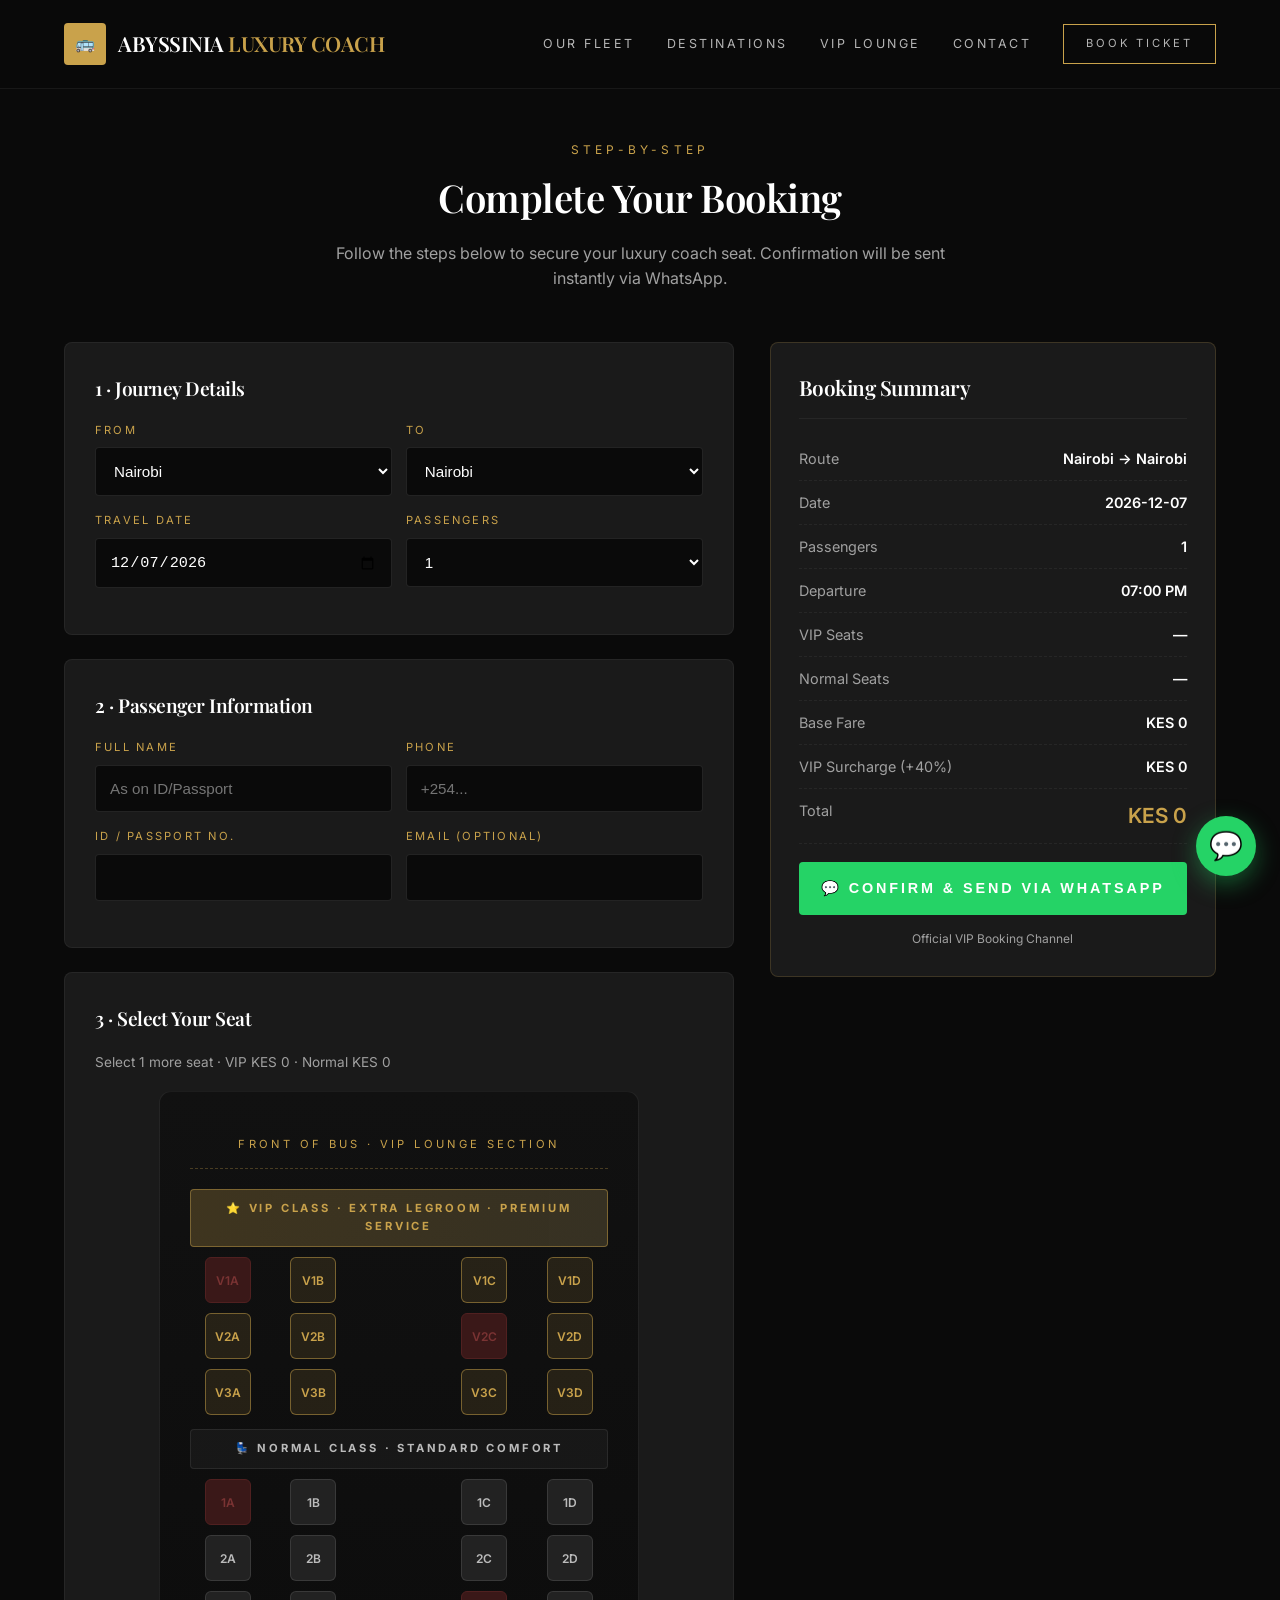
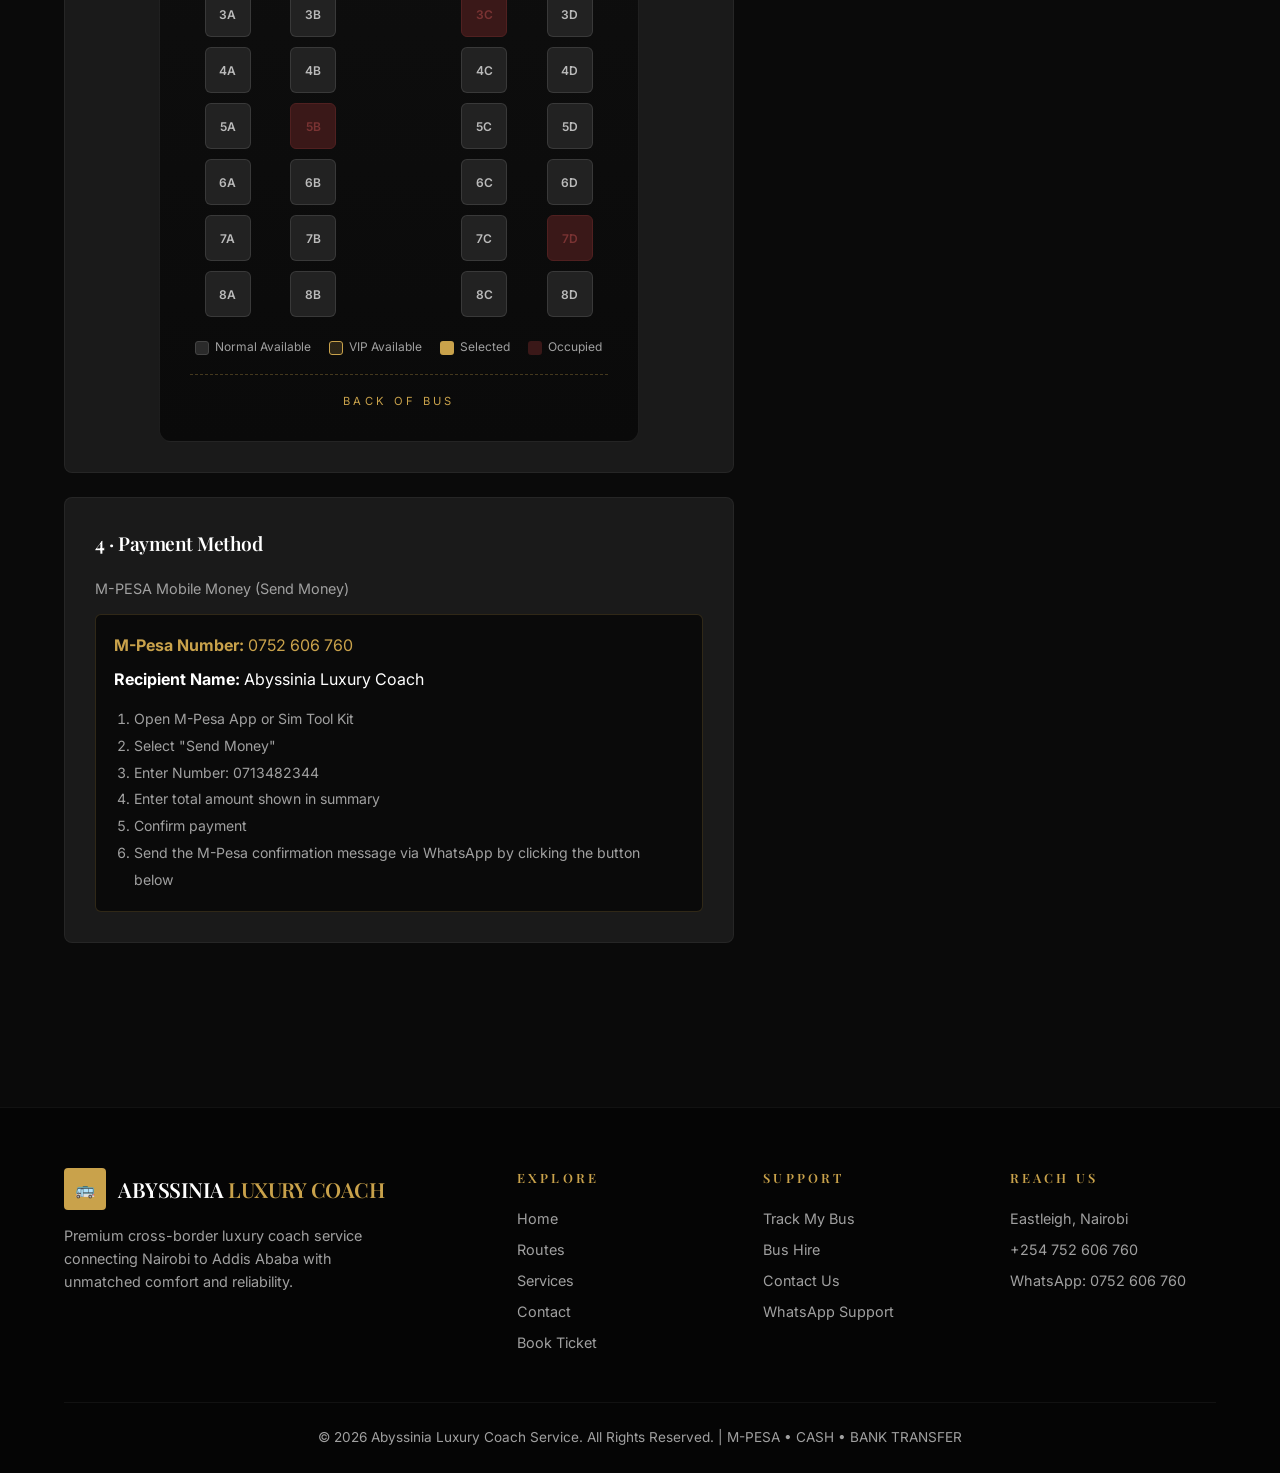
==== commit 670aa0ed: "Update book.html" ====
--- a/book.html
+++ b/book.html
@@ -64,7 +64,7 @@
 <ol style="color:var(--muted);font-size:.88rem;padding-left:20px;line-height:1.9">
 <li>Open M-Pesa App or Sim Tool Kit</li>
 <li>Select "Send Money"</li>
-<li>Enter Number: 0752606760</li>
+<li>Enter Number: 0713482344</li>
 <li>Enter total amount shown in summary</li>
 <li>Confirm payment</li>
 <li>Send the M-Pesa confirmation message via WhatsApp by clicking the button below</li>
@@ -195,7 +195,7 @@
     alert('Please fill in your name and phone number.');return;
   }
   const ref='ALC-'+Date.now().toString().slice(-7);
-  const msg=`*🎟️ ABYSSINIA LUXURY COACH — BOOKING CONFIRMATION*%0A%0A*Reference:* ${ref}%0A%0A*Route:* ${from} → ${to}%0A*Travel Date:* ${date}%0A*Departure:* 07:00 PM%0A*Passengers:* ${pax}%0A%0A*VIP Seats (${selVip.size}):* ${vipList} — KES ${vipFare.toLocaleString()} each%0A*Normal Seats (${selNormal.size}):* ${normalList} — KES ${fare.toLocaleString()} each%0A%0A*Passenger Name:* ${name}%0A*Phone:* ${phone}%0A*ID/Passport:* ${idn}%0A*Email:* ${email}%0A%0A*Total Payable:* KES ${total.toLocaleString()}%0A%0APayment Method: M-Pesa to 0752606760%0A%0APlease confirm my reservation and share boarding details.%0A%0AThank you!`;
+  const msg=`*🎟️ ABYSSINIA LUXURY COACH — BOOKING CONFIRMATION*%0A%0A*Reference:* ${ref}%0A%0A*Route:* ${from} → ${to}%0A*Travel Date:* ${date}%0A*Departure:* 07:00 PM%0A*Passengers:* ${pax}%0A%0A*VIP Seats (${selVip.size}):* ${vipList} — KES ${vipFare.toLocaleString()} each%0A*Normal Seats (${selNormal.size}):* ${normalList} — KES ${fare.toLocaleString()} each%0A%0A*Passenger Name:* ${name}%0A*Phone:* ${phone}%0A*ID/Passport:* ${idn}%0A*Email:* ${email}%0A%0A*Total Payable:* KES ${total.toLocaleString()}%0A%0APayment Method: M-Pesa to 0713482344%0A%0APlease confirm my reservation and share boarding details.%0A%0AThank you!`;
   window.open(`https://wa.me/254752606760?text=${msg}`,'_blank');
   setTimeout(()=>alert('Booking sent to WhatsApp! Our team will confirm your reservation shortly.'),500);
 }
--- a/styles.css
+++ b/styles.css
@@ -129,3 +129,11 @@
 .modal-summary{display:flex;justify-content:space-between;align-items:center;background:#0a0a0a;border:1px solid rgba(201,162,75,.25);border-radius:6px;padding:14px 18px;margin:18px 0}
 .modal-summary span{color:var(--muted);font-size:.85rem;letter-spacing:.2em;text-transform:uppercase}
 .modal-summary strong{font-size:1.3rem}
+
+.class-banner{text-align:center;color:#fff;font-size:.7rem;letter-spacing:.25em;text-transform:uppercase;padding:10px;margin:14px 0 10px;border-radius:4px;font-weight:700}
+.vip-banner{background:linear-gradient(90deg,rgba(201,162,75,.25),rgba(228,199,121,.18));color:var(--gold);border:1px solid rgba(201,162,75,.45)}
+.normal-banner{background:rgba(255,255,255,.04);color:#bbb;border:1px solid rgba(255,255,255,.08)}
+.seat.vip{background:rgba(201,162,75,.12);border-color:rgba(201,162,75,.5);color:var(--gold)}
+.seat.vip:hover{background:rgba(201,162,75,.25)}
+.seat.vip.selected{background:var(--gold);color:#000}
+.seat.vip.occupied{background:#3a1818;color:#7a3333;border-color:#502020}
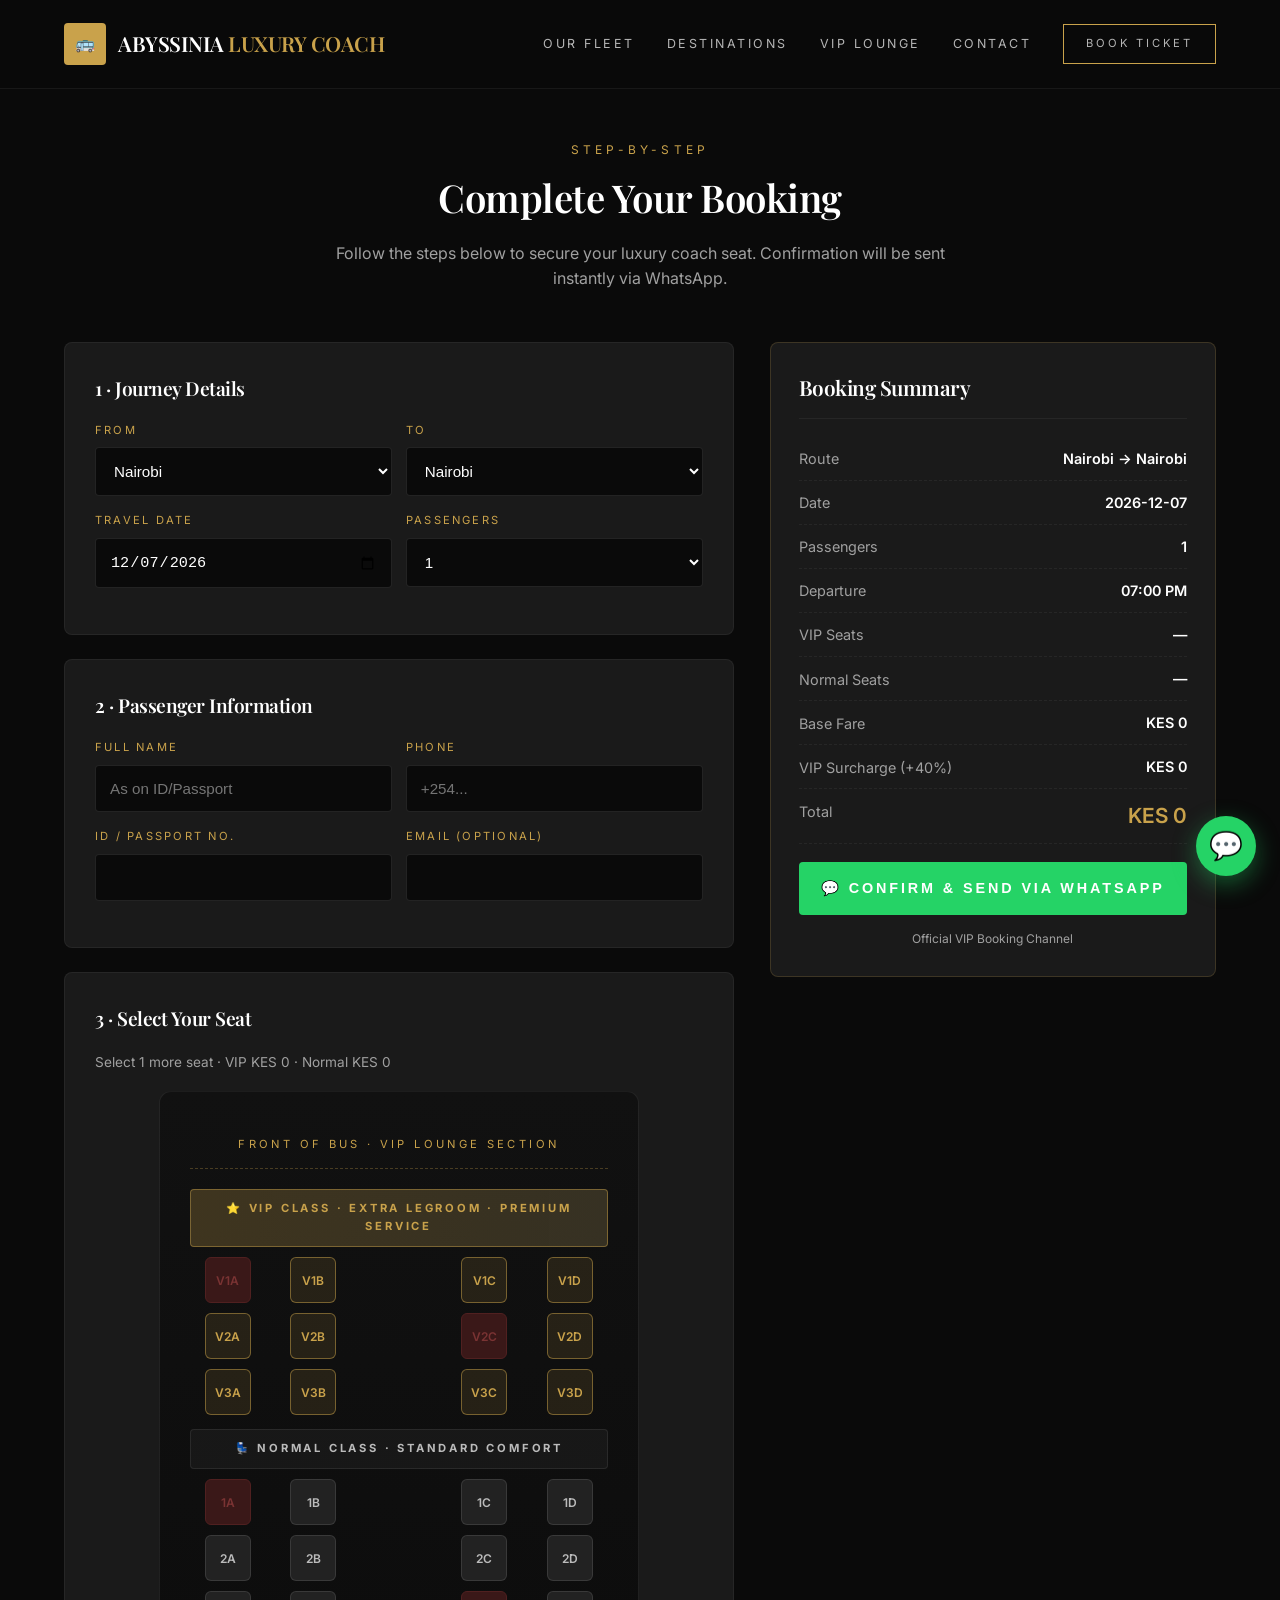
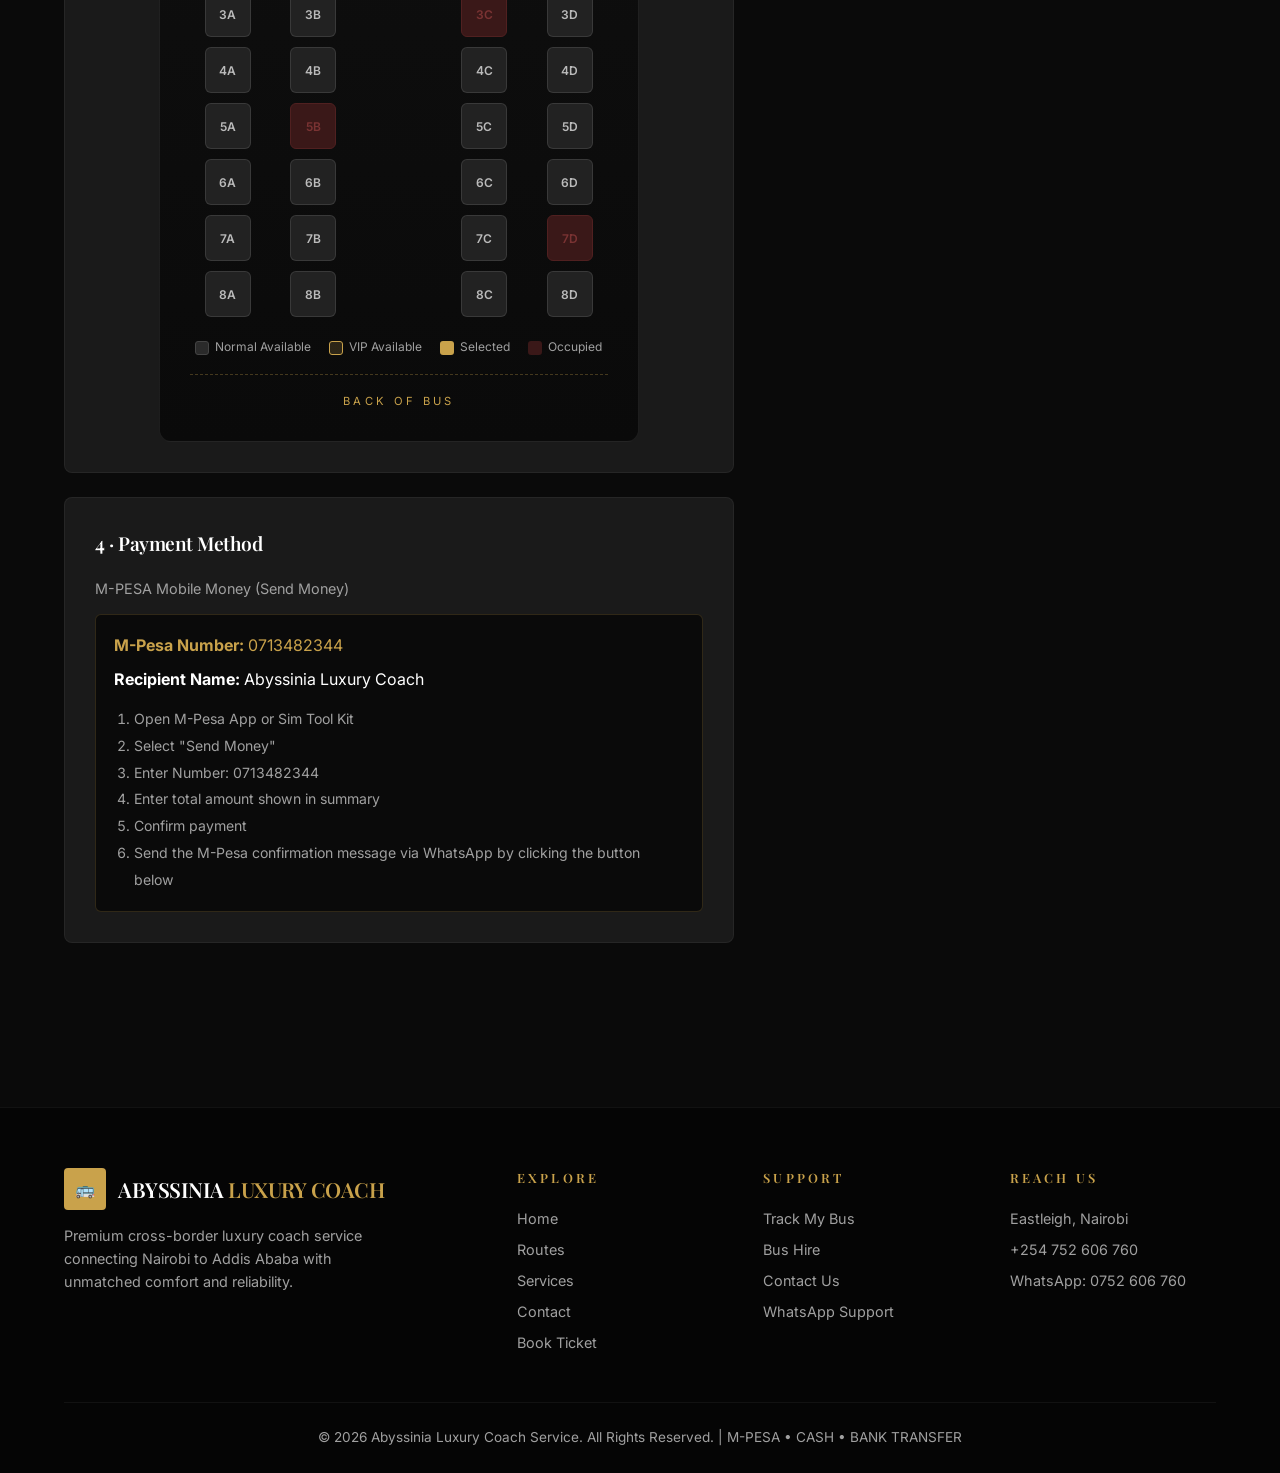
==== commit 584815d0: "Update M-Pesa number in payment method section" ====
--- a/book.html
+++ b/book.html
@@ -59,7 +59,7 @@
 <div class="section-box"><h3>4 · Payment Method</h3>
 <p style="color:var(--muted);font-size:.9rem;margin-bottom:14px">M-PESA Mobile Money (Send Money)</p>
 <div style="background:#0a0a0a;padding:18px;border-radius:6px;border:1px solid rgba(201,162,75,.2)">
-<p style="color:var(--gold);margin-bottom:8px"><strong>M-Pesa Number:</strong> 0752 606 760</p>
+<p style="color:var(--gold);margin-bottom:8px"><strong>M-Pesa Number:</strong> 0713482344</p>
 <p style="color:#fff;margin-bottom:14px"><strong>Recipient Name:</strong> Abyssinia Luxury Coach</p>
 <ol style="color:var(--muted);font-size:.88rem;padding-left:20px;line-height:1.9">
 <li>Open M-Pesa App or Sim Tool Kit</li>
